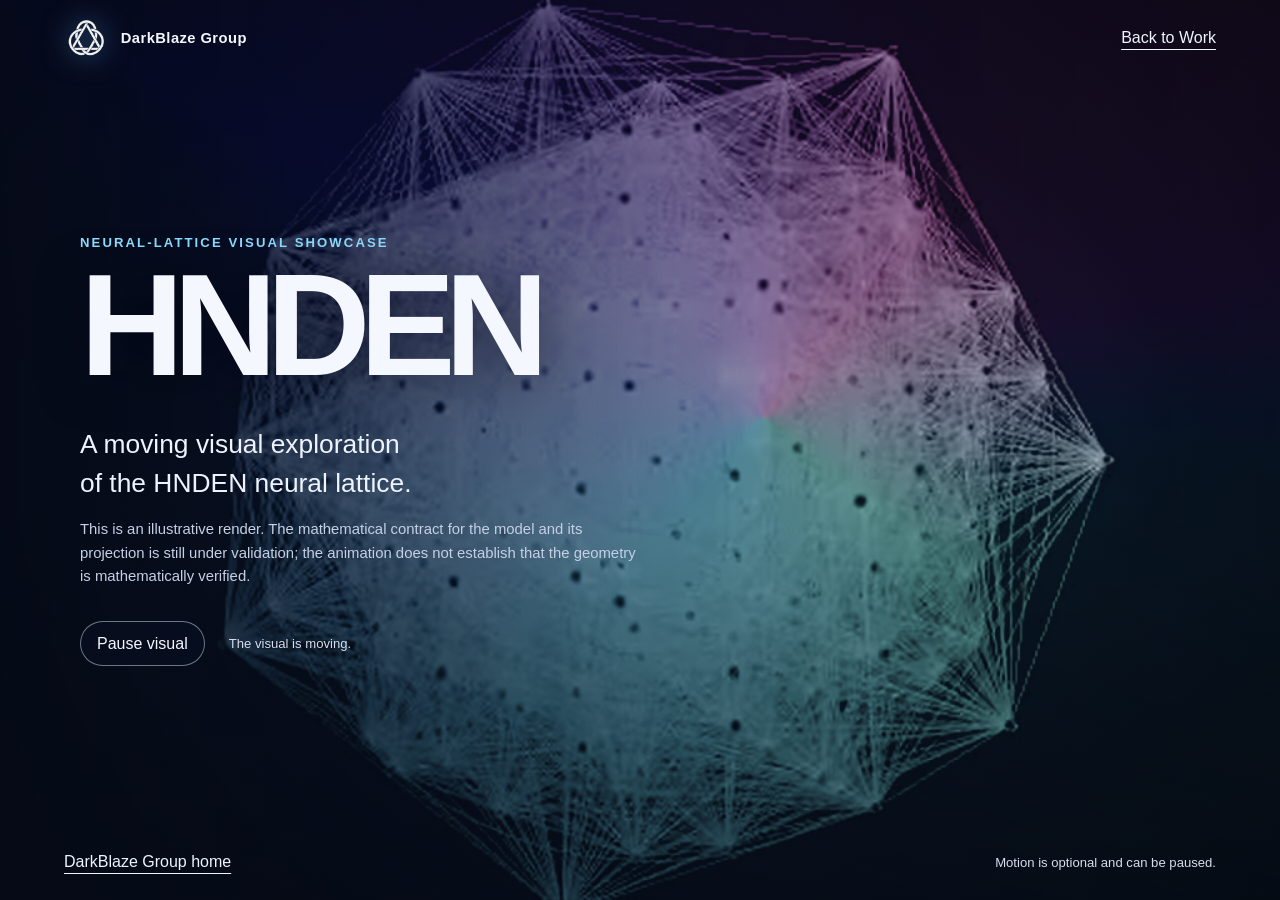
==== hnden.html @ 25dda78b "Publish DarkBlaze Website R15" ====
<!doctype html>

<html lang="en">
<head>
  <meta charset="utf-8">
  <meta name="viewport" content="width=device-width, initial-scale=1, viewport-fit=cover">
  <meta http-equiv="Content-Security-Policy" content="default-src 'self'; base-uri 'none'; object-src 'none'; form-action 'none'; script-src 'self'; style-src 'self'; style-src-attr 'none'; img-src 'self'; media-src 'self'; font-src 'self'; connect-src 'none'; frame-src 'none'; worker-src 'none'; manifest-src 'none'">
  <meta name="theme-color" content="#080d1a">
  <meta name="description" content="Explore the DarkBlaze HNDEN neural-lattice visual showcase.">
  <title>HNDEN | DarkBlaze Group</title>
  <link rel="icon" href="assets/brand/darkblaze-primary-logomark-144.png" type="image/png">
  <link rel="stylesheet" href="style.css">
  <script defer src="hnden.js"></script>
</head>
<body class="hnden-page">
  <a class="skip-link" href="#hnden-title">Skip to showcase</a>
  <div class="hnden-stage" aria-hidden="true">
    <video class="hnden-visual" id="hnden-visual" muted loop playsinline preload="none" poster="assets/ambient/hnden-background-poster-optimized.png" tabindex="-1">
      <source data-src="assets/ambient/hnden-background.webm" type="video/webm">
    </video>
  </div>
  <div class="hnden-shell">
    <header class="hnden-topline">
      <a class="hnden-brand" href="index.html#home">
        <img class="hnden-mark" src="assets/brand/darkblaze-primary-logomark-144.png" width="144" height="144" alt="">
        <span>DarkBlaze Group</span>
      </a>
      <a class="hnden-back" href="index.html#work">Back to Work</a>
    </header>
    <main class="hnden-content" id="main-content">
      <p class="hnden-kicker">Neural-lattice visual showcase</p>
      <h1 id="hnden-title" tabindex="-1">HNDEN</h1>
      <p class="hnden-lead">A moving visual exploration of the HNDEN neural lattice.</p>
      <p class="hnden-disclosure">This is an illustrative render. The mathematical contract for the model and its projection is still under validation; the animation does not establish that the geometry is mathematically verified.</p>
      <div class="hnden-actions">
        <button class="hnden-motion-toggle" id="hnden-motion-toggle" type="button" aria-pressed="false">Play visual</button>
        <p class="hnden-motion-status" id="hnden-motion-status" role="status" aria-live="polite">The visual is paused.</p>
      </div>
    </main>
    <footer class="hnden-topline">
      <a class="hnden-back" href="index.html#home">DarkBlaze Group home</a>
      <span class="hnden-motion-status">Motion is optional and can be paused.</span>
    </footer>
  </div>
</body>
</html>
---- style.css ----
:root {
  color-scheme: light dark;
  --nightness: 0;
  --logo-invert: 0;
  --page-bg: #ffffff;
  --ink: #18202a;
  --muted: #58616d;
  --quiet: #6b747e;
  --link: #263d58;
  --plane-rgb: 255, 255, 255;
  --plane-alpha: 0.78;
  --shadow-strength: 0.1;
  --glow-strength: 0;
  --focus-ring: #486c94;
  --diagram-accent: #c06238;
  --page-pad: clamp(0.9rem, 4vw, 4rem);
  font-family: -apple-system, BlinkMacSystemFont, "Segoe UI", Roboto, Helvetica, Arial, sans-serif;
  font-synthesis: none;
  text-rendering: optimizeLegibility;
  -webkit-font-smoothing: antialiased;
  -moz-osx-font-smoothing: grayscale;
}

* { box-sizing: border-box; }
[hidden] { display: none !important; }
html { min-width: 320px; min-height: 100%; background: #fff; scroll-behavior: smooth; }
body { isolation: isolate; min-width: 320px; min-height: 100svh; margin: 0; overflow-x: hidden; color: var(--ink); background: var(--page-bg); transition: color 900ms ease, background-color 900ms ease; }
button, a, input, select { color: inherit; font: inherit; }
button, a { -webkit-tap-highlight-color: transparent; }
a { text-decoration-thickness: 1px; text-underline-offset: 0.22em; }
button { cursor: pointer; }
:focus-visible { outline: 2px solid var(--focus-ring); outline-offset: 4px; }

.skip-link { position: fixed; z-index: 30; top: .75rem; left: .75rem; padding: .75rem 1rem; border-radius: 999px; color: #101820; background: #fff; transform: translateY(-150%); }
.skip-link:focus { transform: translateY(0); }
.night-wash, .ambient-depth { position: fixed; z-index: -2; inset: 0; pointer-events: none; }
.night-wash { background: radial-gradient(ellipse at 52% 45%,rgba(15,25,48,0) 12%,rgba(8,15,35,.98) 100%); opacity: var(--nightness); transition: opacity 900ms ease; }
.ambient-depth { z-index: -1; background: radial-gradient(ellipse at 50% 42%,rgba(255,255,255,.23),transparent 52%),linear-gradient(135deg,rgba(30,42,64,.025),transparent 48%,rgba(30,42,64,.035)); opacity: calc(1 - var(--nightness)); }

.smartbar { position: fixed; z-index: 20; top: max(.65rem,env(safe-area-inset-top)); left: 50%; width: min(100% - 2 * var(--page-pad),76rem); transform: translateX(-50%); color: var(--ink); }
.smartbar-shell { display: grid; grid-template-columns: auto minmax(12rem,1fr) auto auto; align-items: center; gap: clamp(.65rem,1.7vw,1.5rem); min-height: 3.8rem; padding: .45rem clamp(.7rem,1.8vw,1.25rem); border-radius: 1.4rem; background: rgba(var(--plane-rgb),var(--plane-alpha)); backdrop-filter: blur(18px); -webkit-backdrop-filter: blur(18px); box-shadow: 0 10px 32px rgba(12,20,36,var(--shadow-strength)),0 0 20px rgba(228,240,255,var(--glow-strength)); transition: background-color 900ms ease,box-shadow 900ms ease; }
.brand-home { display: inline-flex; align-items: center; gap: .45rem; color: var(--ink); text-decoration: none; white-space: nowrap; }
.brand-separator { color: var(--ink); font-family: ui-monospace, "Cascadia Mono", monospace; font-size: .58rem; font-weight: 700; letter-spacing: -.12em; white-space: nowrap; }
.brand-wordmark { display: block; width: clamp(7rem,20vw,10rem); height: auto; filter: invert(var(--logo-invert)); }
.beta-label { margin-left: .2rem; color: var(--quiet); font-size: .68rem; white-space: nowrap; }
.site-nav { display: flex; align-items: center; justify-content: center; gap: clamp(.8rem,2.1vw,1.7rem); min-width: 0; }
.site-nav a { color: var(--muted); font-size: .9rem; text-decoration-color: transparent; text-underline-offset: .4em; transition: color 180ms ease,text-decoration-color 180ms ease; }
.site-nav a:hover, .site-nav a[aria-current="page"] { color: var(--ink); text-decoration-color: currentColor; }
.site-nav a { display: inline-flex; min-height: 2.75rem; align-items: center; gap: .38rem; }
.ui-icon { display: inline-block; width: 1rem; height: 1rem; flex: 0 0 auto; overflow: visible; color: currentColor; }
.reception-status { display: flex; align-items: center; gap: .55rem; color: var(--muted); font-size: .77rem; white-space: nowrap; }
.reception-status time { min-width: 3.2rem; color: var(--ink); font-variant-numeric: tabular-nums; }
.status-divider { display: none; }
.theme-control { display: inline-flex; align-items: center; gap: .35rem; color: var(--muted); }
.theme-control select { max-width: 7.4rem; min-height: 2.2rem; border: 1px solid rgba(120,135,155,.3); border-radius: 999px; padding: .25rem .55rem; color: var(--ink); background: rgba(var(--plane-rgb),.72); }
.secretary-toggle { display: inline-flex; min-width: 2.75rem; min-height: 2.8rem; align-items: center; gap: .48rem; border: 0; border-radius: 999px; padding: .25rem .7rem .25rem .3rem; background: transparent; color: var(--link); transition: background-color 180ms ease,box-shadow 180ms ease; }
.secretary-toggle:hover, .secretary-toggle:focus-visible { background: rgba(120,135,155,.09); box-shadow: 0 0 18px rgba(238,247,255,var(--glow-strength)); }
.secretary-mark-wrap { position: relative; display: grid; width: 2.25rem; height: 2.25rem; flex: 0 0 auto; place-items: center; transform-style: preserve-3d; }
.secretary-mark { width: 100%; height: 100%; object-fit: contain; filter: invert(var(--logo-invert)); }
.secretary-glyph { position: absolute; inset: 50% auto auto 50%; width: 1.15rem; height: 1.15rem; overflow: visible; fill: none; stroke: var(--page-bg); stroke-width: 1.8; stroke-linecap: round; stroke-linejoin: round; transform: translate(-50%,-50%); }
.secretary-mark-wrap.is-flipping { animation: none; }
@keyframes logo-coin-flip { 0% { transform: perspective(420px) rotateY(0); } 45% { transform: perspective(420px) rotateY(190deg); } 100% { transform: perspective(420px) rotateY(360deg); } }
body.secretary-open .secretary-mark-wrap { transform: translateX(-.15rem) scale(.92); }
.secretary-toggle[hidden] { display: none; }
.secretary-quick-form { display: flex; grid-column: 4; align-items: center; gap: .45rem; width: min(18rem,25vw); min-height: 2.8rem; }
.secretary-quick-form[hidden] { display: none; }
.quick-mark-wrap { position: relative; display: grid; width: 2rem; height: 2rem; flex: 0 0 auto; place-items: center; }
.quick-mark { width: 100%; height: 100%; object-fit: contain; filter: invert(var(--logo-invert)); }
.quick-glyph { position: absolute; inset: 50% auto auto 50%; display: grid; width: 1rem; height: 1rem; place-items: center; border-radius: 50%; color: var(--page-bg); background: var(--ink); font-size: .66rem; font-weight: 700; transform: translate(-50%,-50%); }
.secretary-quick-form input { width: 100%; min-width: 0; height: 2.55rem; border: 0; outline-offset: 2px; background: transparent; color: var(--ink); font-size: .85rem; }
.secretary-quick-form input::placeholder { color: var(--quiet); opacity: 1; }
.quick-send { width: 2.75rem; height: 2.75rem; flex: 0 0 auto; border: 0; border-radius: 50%; color: var(--link); background: transparent; font-size: 1.2rem; }
.quick-send:hover { background: rgba(120,135,155,.1); }
.visually-hidden { position: absolute; width: 1px; height: 1px; overflow: hidden; clip: rect(0,0,0,0); white-space: nowrap; clip-path: inset(50%); }

.secretary-panel { position: absolute; top: calc(100% + .55rem); right: 0; display: flex; width: min(27rem,calc(100vw - 2 * var(--page-pad))); max-height: min(76svh,44rem); flex-direction: column; gap: .85rem; overflow: auto; padding: 1.15rem clamp(1rem,4vw,1.4rem) 1.25rem; border-radius: 1.2rem; background: rgba(var(--plane-rgb),.95); backdrop-filter: blur(20px); -webkit-backdrop-filter: blur(20px); box-shadow: 0 18px 48px rgba(12,20,36,calc(var(--shadow-strength) * 1.5)),0 0 24px rgba(228,240,255,var(--glow-strength)); }
.secretary-panel[hidden] { display: none; }
.secretary-panel-heading { display: flex; align-items: flex-start; justify-content: space-between; gap: 1rem; }
.secretary-panel-heading h2 { margin: .2rem 0 0; font-size: 1.25rem; font-weight: 570; letter-spacing: -.035em; }
.eyebrow { margin: 0; color: var(--muted); font-size: .76rem; letter-spacing: .035em; }
.close-secretary { width: 2.75rem; height: 2.75rem; border: 0; border-radius: 50%; background: transparent; color: var(--muted); font-size: 1.6rem; line-height: 1; }
.close-secretary:hover { color: var(--ink); background: rgba(120,135,155,.09); }
.secretary-notice, .form-hint { margin: 0; color: var(--muted); font-size: .82rem; line-height: 1.5; }
.conversation { display: flex; min-height: 5rem; max-height: 13.5rem; flex-direction: column; gap: .65rem; overflow-y: auto; padding: .2rem .15rem; overscroll-behavior: contain; }
.message { flex: 0 0 auto; width: fit-content; max-width: 92%; margin: 0; padding: .68rem .82rem; border-radius: .95rem; color: var(--ink); font-size: .9rem; line-height: 1.5; overflow-wrap: anywhere; }
.assistant-message { align-self: flex-start; border-bottom-left-radius: .25rem; background: rgba(118,132,150,.11); }
.visitor-message { align-self: flex-end; border-bottom-right-radius: .25rem; background: rgba(100,126,157,.18); }
.secretary-question, .inquiry-form { display: grid; gap: .55rem; }
.secretary-question > label, .inquiry-form > label, .conditional-field label { color: var(--muted); font-size: .8rem; }
.question-row { display: flex; align-items: center; gap: .5rem; }
.question-row input, .inquiry-form input, .inquiry-form select { width: 100%; min-width: 0; min-height: 2.8rem; border: 0; border-radius: 0; padding: .5rem .15rem; background: transparent; color: var(--ink); }
.question-row input::placeholder, .inquiry-form input::placeholder { color: var(--quiet); opacity: 1; }
.send-button { min-height: 2.7rem; border: 0; border-radius: 999px; padding: .45rem .95rem; color: var(--page-bg); background: var(--ink); font-size: .84rem; white-space: nowrap; }
.send-button:hover { box-shadow: 0 0 18px rgba(226,239,255,calc(var(--glow-strength) * 1.5)); }
.inquiry-email-handoff { display: inline-flex; width: fit-content; align-items: center; text-decoration: none; white-space: normal; }
.inquiry-form { padding-top: .85rem; }
.inquiry-form h3 { margin: 0; font-size: .97rem; font-weight: 570; }
.inquiry-form .form-hint { margin-top: -.25rem; }
.conditional-field { display: grid; gap: .25rem; }
.conditional-field label span { color: var(--quiet); }
.confirm-preview { justify-self: start; margin-top: .35rem; }

.stage { min-height: 100svh; padding: 6.1rem var(--page-pad) max(1.5rem,env(safe-area-inset-bottom)); }
.stage-frame { display: grid; width: min(100%,76rem); min-height: calc(100svh - 8rem); place-items: center; margin-inline: auto; }
.reading-plane { position: relative; isolation: isolate; display: grid; width: 100%; height: min(70svh,47rem); min-height: min(70svh,47rem); align-items: start; overflow-x: hidden; overflow-y: auto; overscroll-behavior: contain; background: transparent; }
.matrix-window { position: fixed; z-index: -1; inset: 0; overflow: hidden; pointer-events: none; }
.matrix-video, .ambient-poster { position: absolute; inset: 0; width: 100%; height: 100%; object-fit: cover; object-position: center; opacity: var(--matrix-opacity,.035); transition: opacity 1000ms ease; }
.matrix-video { display: block; }
.ambient-poster { display: none; }
.data-saver .matrix-video { display: none; }
.data-saver .ambient-poster { display: block; }
.ambient-video-failed .matrix-video { display: none; }
.ambient-video-failed .ambient-poster { display: block; }
.ambient-fallback { position: absolute; inset: 0; background: radial-gradient(ellipse at 74% 28%,rgba(255,255,255,.13),transparent 35%); opacity: calc(.44 + var(--glow-strength) * .42); }
.reading-content { position: relative; z-index: 1; width: min(100%,55rem); margin: auto; padding: clamp(2rem,6vw,5rem); }
.panel-heading { display: flex; flex-wrap: wrap; align-items: center; justify-content: space-between; gap: .55rem 1rem; margin-bottom: clamp(2.2rem,6vh,4.5rem); }
.panel-heading .eyebrow, .draft-mark { margin: 0; color: var(--muted); font-size: .78rem; letter-spacing: .035em; }
.draft-mark { color: var(--quiet); }
.page-panel { max-width: 45rem; }
.page-panel h1 { max-width: 15ch; margin: 0 0 1.2rem; font-size: clamp(2.5rem,5.3vw,4.75rem); line-height: 1.02; letter-spacing: -.058em; font-weight: 560; text-wrap: balance; }
.lead { max-width: 39rem; margin: 0; color: var(--muted); font-size: clamp(1.05rem,2vw,1.38rem); line-height: 1.55; }
.supporting-copy { max-width: 40rem; margin-top: 1.2rem; color: var(--muted); font-size: .96rem; line-height: 1.7; }
.spotlight-label { margin-top: 1.7rem; }
.spotlight-title { max-width: 28ch; margin: .35rem 0 0; font-size: clamp(1.18rem,2.4vw,1.55rem); font-weight: 560; letter-spacing: -.035em; }
.spotlight-title + .supporting-copy { margin-top: .35rem; }
.text-link { display: inline-flex; gap: .5rem; margin-top: 1.6rem; color: var(--link); font-weight: 560; text-decoration-color: transparent; }
.text-link:hover { text-decoration-color: currentColor; text-shadow: 0 0 14px rgba(239,247,255,calc(var(--glow-strength) * 1.6)); }
.project-list { display: grid; max-width: 43rem; gap: .25rem; margin-top: 1.45rem; }
.project-finder { display: grid; max-width: 43rem; gap: .35rem; margin-top: 1.2rem; }
.project-finder > label { color: var(--ink); font-size: .88rem; font-weight: 600; }
.project-search-row { display: flex; align-items: center; gap: .55rem; }
.project-search-row input { width: 100%; min-width: 0; min-height: 2.85rem; border: 1px solid rgba(120,135,155,.34); border-radius: .85rem; padding: .65rem .85rem; color: var(--ink); background: rgba(var(--plane-rgb),.62); }
.project-search-row input::placeholder { color: var(--quiet); opacity: 1; }
.project-search-row button { min-height: 2.85rem; border: 1px solid rgba(120,135,155,.34); border-radius: .85rem; padding: .55rem .85rem; color: var(--link); background: transparent; }
.project-search-row button:hover { background: rgba(120,135,155,.1); }
.project-search-help, .project-search-status { margin: 0; color: var(--quiet); font-size: .78rem; line-height: 1.45; }
.project-search-status { min-height: 1.1em; color: var(--muted); }
.project-overview { display: grid; grid-template-columns: 4.5rem minmax(0,1fr); align-items: center; gap: 1.1rem; min-height: 5rem; padding: .45rem 0; color: var(--ink); text-decoration: none; }
.project-overview > span { display: grid; gap: .22rem; }
.project-overview strong { font-size: 1rem; font-weight: 570; letter-spacing: -.015em; }
.project-overview small { max-width: 40rem; color: var(--muted); font-size: .9rem; line-height: 1.45; }
.project-overview:hover strong { color: var(--link); text-decoration: underline; text-decoration-thickness: 1px; text-underline-offset: .2em; }
.supporting-projects-title, .funding-invitation h2 { margin: 1.8rem 0 .35rem; color: var(--quiet); font-size: .82rem; font-weight: 650; letter-spacing: .045em; }
.supporting-projects-intro { margin: 0 0 .6rem; }
.supporting-project-list { display: grid; grid-template-columns: repeat(2,minmax(0,1fr)); gap: 1rem 1.6rem; }
.supporting-project { min-width: 0; padding: .45rem 0; }
.supporting-project h3 { margin: 0 0 .35rem; color: var(--ink); font-size: .95rem; font-weight: 620; letter-spacing: -.015em; }
.supporting-project p { margin: .32rem 0; color: var(--muted); font-size: .78rem; line-height: 1.5; }
.supporting-project strong { color: var(--ink); font-weight: 600; }
.funding-invitation { margin-top: 1.55rem; padding-top: .2rem; }
.funding-invitation h2 { margin-top: 0; }
.funding-invitation p { max-width: 54rem; margin: .55rem 0; color: var(--muted); font-size: .88rem; line-height: 1.6; }
.funding-invitation p:first-of-type { color: var(--ink); }
.funding-contact { margin-top: 1rem; }
.funding-contact h3 { margin: 0 0 .35rem; color: var(--ink); font-size: .9rem; font-weight: 620; }
.funding-contact address { font-style: normal; }
.funding-contact-links, .secretary-contact-actions { display: flex; flex-wrap: wrap; gap: .45rem 1.25rem; margin: .45rem 0; padding: 0; list-style: none; }
.funding-contact-links a, .secretary-contact-actions a { color: var(--link); font-size: .86rem; font-weight: 600; text-underline-offset: .18em; }
.funding-contact-privacy, .secretary-handoff-notice { max-width: 54rem; font-size: .75rem !important; }
.secretary-contact-actions { gap: .4rem 1rem; margin-top: .8rem; }
.overview-glyph { width: 4.25rem; height: 3.4rem; overflow: visible; color: var(--link); }
.overview-glyph path, .overview-glyph rect { fill: none; stroke: currentColor; stroke-width: 1.55; stroke-linecap: round; stroke-linejoin: round; opacity: .75; }
.overview-glyph circle { fill: var(--diagram-accent); stroke: none; }
.glyph-os circle { fill: var(--diagram-accent); }
.scale-figure { max-width: 42rem; margin: 1.5rem 0 1.1rem; color: var(--link); }
.scale-diagram { display: block; width: 100%; height: auto; max-height: 9rem; overflow: visible; }
.diagram-line { fill: none; stroke: currentColor; stroke-width: 1.5; stroke-dasharray: 2 8; opacity: .35; }
.diagram-shape { fill: rgba(94,125,155,.035); stroke: currentColor; stroke-width: 2; stroke-linecap: round; stroke-linejoin: round; opacity: .78; }
.diagram-accent-line { fill: none; stroke: var(--diagram-accent); stroke-width: 2.3; stroke-linecap: round; stroke-linejoin: round; opacity: .9; }
.diagram-point { fill: var(--diagram-accent); stroke: var(--page-bg); stroke-width: 2; }
.scale-labels { display: flex; justify-content: space-between; gap: .7rem; margin-top: .45rem; color: var(--muted); font-size: .72rem; line-height: 1.35; }
.scale-labels span { max-width: 34%; }
.scale-labels span:nth-child(2) { text-align: center; }
.scale-labels span:last-child { text-align: right; }
.project-panel h1 { margin-bottom: .85rem; }
.project-panel h2 { margin: 1.4rem 0 .4rem; color: var(--quiet); font-size: .78rem; font-weight: 600; letter-spacing: .045em; }
.project-panel .supporting-copy { margin-top: 0; }

.panel-controls { display: flex; align-items: center; justify-content: space-between; gap: 1rem; margin-top: clamp(2.2rem,7vh,4.5rem); padding-top: 1rem; }
.step-control { display: inline-flex; min-width: 5.6rem; min-height: 2.8rem; align-items: center; gap: .4rem; border: 0; padding: .4rem .2rem; color: var(--link); background: transparent; }
.step-control:hover:not(:disabled) { text-shadow: 0 0 14px rgba(239,247,255,calc(var(--glow-strength) * 1.5)); }
.step-control:disabled { opacity: .34; cursor: not-allowed; }
.key-hint { color: var(--quiet); text-align: center; font-size: .78rem; }
.edge-nav { position: fixed; z-index: 5; inset: 50% 0 auto; display: flex; justify-content: space-between; padding-inline: max(.35rem,env(safe-area-inset-left)) max(.35rem,env(safe-area-inset-right)); transform: translateY(-50%); pointer-events: none; }
.edge-control { display: grid; width: 3rem; height: 3rem; place-items: center; border: 1px solid transparent; border-radius: 50%; color: var(--link); background: rgba(var(--plane-rgb),.2); opacity: .55; pointer-events: auto; transition: opacity 160ms ease,background-color 160ms ease,box-shadow 160ms ease; }
.edge-control:hover:not(:disabled), .edge-control:focus-visible { opacity: 1; background: rgba(var(--plane-rgb),.78); box-shadow: 0 4px 18px rgba(12,20,36,var(--shadow-strength)),0 0 16px rgba(228,240,255,var(--glow-strength)); }
.edge-control:disabled { opacity: .15; cursor: not-allowed; }
.noscript-note { margin: 1rem var(--page-pad); color: #404a56; }
body:not(.js) .page-panel { scroll-margin-top: 10rem; }
body:not(.js) .page-panel + .page-panel { margin-top: clamp(3rem,8svh,6rem); }
body:not(.js) .panel-controls,
body:not(.js) .edge-nav { display: none !important; }
body.js .page-panel { display: none; }
body.js .page-panel.is-active { display: block; animation: panel-arrive 300ms ease both; }
@keyframes panel-arrive { from { opacity: .35; transform: translateY(.25rem); } to { opacity: 1; transform: translateY(0); } }


/* Owner-directed landing, assistant mark, frameless project projections, and About portrait placeholder. */
.welcome-sequence { position: fixed; z-index: 40; inset: 0; display: grid; place-items: center; overflow: hidden; pointer-events: none; background: radial-gradient(ellipse at 50% 55%,rgb(16,25,52),rgb(4,7,18) 72%); }
.welcome-sequence[hidden] { display: none; }
.welcome-table { position: absolute; top: 56%; left: 50%; width: min(100vw,78rem); height: min(39vw,23rem); min-height: 12rem; border-radius: 50%; background: radial-gradient(ellipse,rgba(72,207,255,.16),rgba(98,94,255,.08) 42%,transparent 72%); filter: blur(2px); transform: translate(-50%,-50%) perspective(42rem) rotateX(66deg); box-shadow: 0 0 5rem rgba(53,179,255,.17); }
.welcome-table::before, .welcome-table::after { position: absolute; inset: 8%; border: 1px solid rgba(94,216,255,.25); border-radius: 50%; content: ""; box-shadow: 0 0 2.5rem rgba(51,204,255,.14); }
.welcome-table::after { inset: 23%; border-color: rgba(208,101,255,.3); }
.welcome-orbit { position: absolute; top: 56%; left: 50%; width: min(73vw,56rem); aspect-ratio: 2.2; border: 1px solid rgba(81,207,255,.25); border-radius: 50%; transform: translate(-50%,-50%) rotateX(68deg); }
.welcome-orbit-two { width: min(51vw,39rem); border-color: rgba(221,104,255,.3); transform: translate(-50%,-50%) rotateX(68deg) rotateZ(26deg); }
.welcome-projects { position: absolute; inset: 0; }
.welcome-project { position: absolute; width: clamp(3.5rem,10vw,8rem); overflow: visible; opacity: 0; filter: drop-shadow(0 0 1.2rem currentColor); }
.welcome-project path, .welcome-project rect { fill: none; stroke: currentColor; stroke-width: 1.5; stroke-linecap: round; stroke-linejoin: round; }
.welcome-project circle { fill: currentColor; stroke: none; }
.welcome-ucc { top: 34%; left: 28%; color: #43e5ff; animation: project-rise 3.4s ease-out .2s both; }
.welcome-os { top: 28%; right: 27%; color: #b17bff; animation: project-rise 3.4s ease-out .55s both; }
.welcome-ui { top: 50%; left: 38%; color: #4cffbd; animation: project-rise 3.4s ease-out .9s both; }
.welcome-hnden { top: 47%; right: 35%; color: #43d7ff; animation: project-rise 3.4s ease-out 1.2s both; }
@keyframes project-rise { 0% { opacity: 0; transform: translateY(5rem) scale(.25) rotate(-14deg); } 28% { opacity: .95; } 72% { opacity: .8; transform: translateY(-1rem) scale(1) rotate(0); } 100% { opacity: 0; transform: translateY(-4.8rem) scale(.74) rotate(8deg); } }
.welcome-emblem { position: absolute; top: 50%; left: 50%; width: clamp(7rem,16vw,13rem); aspect-ratio: 1; background: conic-gradient(from 20deg,#43e5ff,#aa72ff,#ff55bc,#50ffd0,#43e5ff); -webkit-mask: url("assets/brand/darkblaze-primary-logomark-144.png") center/contain no-repeat; mask: url("assets/brand/darkblaze-primary-logomark-144.png") center/contain no-repeat; filter: drop-shadow(0 0 2.2rem rgba(99,211,255,.65)); opacity: 0; transform: translate(-50%,-50%) scale(.35); animation: emblem-arrive 1.2s cubic-bezier(.16,.8,.25,1) 3.25s both; }
@keyframes emblem-arrive { 0% { opacity: 0; transform: translate(-50%,-50%) scale(.35) rotate(-18deg); } 75% { opacity: 1; transform: translate(-50%,-50%) scale(1.12) rotate(4deg); } 100% { opacity: 1; transform: translate(-50%,-50%) scale(1) rotate(0); } }
.welcome-playing .welcome-sequence { animation: welcome-fade .9s ease 4.2s both; }
@keyframes welcome-fade { to { opacity: 0; visibility: hidden; } }
.smartbar-shell { grid-template-columns: minmax(12rem,1fr) auto auto auto; }
.brand-home { gap: .55rem; }
.brand-wordmark { width: clamp(7.5rem,15vw,10.5rem); }
.site-nav { gap: clamp(.75rem,1.55vw,1.3rem); }
.secretary-toggle { justify-content: center; width: 3rem; min-width: 3rem; padding: .2rem; }
.secretary-mark-wrap { overflow: visible; }
.secretary-mark-rotor { display: grid; width: 100%; height: 100%; place-items: center; transform-style: preserve-3d; }
.secretary-mark-rotor.is-flipping { animation: logo-coin-flip 1450ms cubic-bezier(.42,0,.58,1) both; }
.secretary-mark { display: block; }
.secretary-ai { position: absolute; inset: 50% auto auto 50%; z-index: 1; color: #77d9ff; font-size: .72rem; font-weight: 800; letter-spacing: -.04em; line-height: 1; text-shadow: 0 0 .32rem #62d4ff,0 0 .75rem rgba(80,198,255,.9); transform: translate(-50%,-50%); }
body.secretary-open .secretary-mark-wrap { transform: none; }
.secretary-panel-heading h2 { margin-top: .2rem; }
.home-showcase { position: relative; max-width: 49rem; }
.home-showcase h1 { max-width: 13ch; font-size: clamp(2.8rem,6.2vw,5.7rem); }
.home-showcase .lead { max-width: 34rem; }
.ucc-emblem { display: flex; align-items: center; gap: 1.1rem; margin: 1.55rem 0 1.2rem; color: #60bfff; }
.woven-mark { display: block; width: clamp(3.8rem,8vw,6rem); aspect-ratio: 1; flex: 0 0 auto; background: conic-gradient(from 30deg,#31cfff,#9b6dff,#ff5fbd,#49f0be,#31cfff); -webkit-mask: url("assets/brand/darkblaze-primary-logomark-144.png") center/contain no-repeat; mask: url("assets/brand/darkblaze-primary-logomark-144.png") center/contain no-repeat; filter: drop-shadow(0 0 1.2rem rgba(77,205,255,.4)); }
.ucc-emblem figcaption { color: var(--muted); font-size: .78rem; letter-spacing: .05em; }
.project-panel#ucc { --project-hue: #32cfff; }
.project-panel#senseos { --project-hue: #bb80ff; }
.project-panel#senseui { --project-hue: #31dfa9; }
.project-panel .scale-figure { color: var(--project-hue); filter: drop-shadow(0 0 1.1rem var(--project-hue)); }
.project-panel .diagram-point { fill: var(--project-hue); }
.project-panel .diagram-accent-line { stroke: var(--project-hue); }
.project-overview:nth-child(1) .overview-glyph { color: #25bce9; }
.project-overview:nth-child(2) .overview-glyph { color: #9c70e9; }
.project-overview:nth-child(3) .overview-glyph { color: #20b987; }
.project-overview:nth-child(4) .overview-glyph { color: #43cfff; }
.project-overview:hover .overview-glyph { filter: drop-shadow(0 0 .65rem currentColor); }
.about-panel { max-width: 52rem; }
.about-intro { display: grid; grid-template-columns: minmax(9rem,14rem) minmax(0,1fr); align-items: start; gap: clamp(1.2rem,4vw,2.8rem); margin: 1.5rem 0 2rem; }
.founder-portrait { margin: 0; color: var(--muted); }
.founder-portrait img { display: block; width: 100%; height: auto; border-radius: .85rem; }
.founder-portrait figcaption { margin-top: .45rem; font-size: .68rem; line-height: 1.4; }
.founder-name { margin: 0 0 .75rem; color: var(--ink); font-size: 1.05rem; font-weight: 600; }
.about-copy .supporting-copy { margin-top: .4rem; }
.founder-quote { max-width: 36rem; margin: 1rem 0 .4rem; color: var(--ink); font-size: clamp(1.05rem,2vw,1.35rem); line-height: 1.48; letter-spacing: -.02em; }
.quote-attribution { margin: 0; color: var(--quiet); font-size: .74rem; }
.about-panel h2 { margin: 1.7rem 0 .35rem; color: var(--quiet); font-size: .78rem; font-weight: 600; letter-spacing: .045em; }
@media (max-width: 900px) {
  .supporting-project-list { grid-template-columns: 1fr; gap: .55rem; }
  .smartbar-shell { grid-template-columns: auto minmax(0,1fr) auto; gap: .5rem .9rem; }
  .site-nav { grid-column: 1 / -1; grid-row: 2; justify-content: flex-start; overflow-x: auto; padding: .1rem .1rem .25rem; scrollbar-width: none; }
  .site-nav::-webkit-scrollbar { display: none; }
  .reception-status { justify-self: end; }
  .secretary-toggle { grid-column: 3; grid-row: 1; }
  .brand-home { grid-column: 1; grid-row: 1; }
  .reception-status { grid-column: 2; grid-row: 1; }
  .secretary-quick-form { grid-column: 3; grid-row: 1; width: min(18rem,28vw); }
  .stage { padding-top: 7.1rem; }
  .stage-frame { min-height: calc(100svh - 8.6rem); }
}
@media (max-width: 700px) and (min-width: 561px) {
  .smartbar-shell { grid-template-columns: minmax(0,1fr) auto; gap: .35rem .75rem; }
  .brand-home { grid-column: 1; grid-row: 1; }
  .reception-status { grid-column: 1 / -1; grid-row: 2; justify-self: start; }
  .secretary-toggle { grid-column: 2; grid-row: 1; justify-self: end; }
  .secretary-quick-form { grid-column: 1 / -1; grid-row: 3; justify-self: stretch; width: 100%; }
  .site-nav { grid-column: 1 / -1; grid-row: 3; }
  body.secretary-open .secretary-quick-form { grid-row: 3; }
  body.secretary-open .site-nav { grid-row: 4; }
  .stage { padding-top: 8.8rem; }
  body.secretary-open .stage { padding-top: 10.2rem; }
  .stage-frame { min-height: calc(100svh - 10.3rem); }
  body.secretary-open .stage-frame { min-height: calc(100svh - 11.7rem); }
}
@media (max-width: 560px) {
  :root { --page-pad: .7rem; }
  .smartbar { top: max(.45rem,env(safe-area-inset-top)); }
  .smartbar-shell { grid-template-columns: minmax(0,1fr) auto; gap: .35rem .55rem; min-height: 3.35rem; padding: .35rem .55rem; border-radius: 1.15rem; }
  .brand-home { grid-column: 1 / -1; grid-row: 1; gap: .35rem; }
  .brand-wordmark { width: clamp(7rem,34vw,9rem); }
  .beta-label { display: none; }
  .site-nav { gap: 1.05rem; grid-column: 1 / -1; grid-row: 3; padding: .15rem .2rem .25rem; }
  .site-nav a { min-height: 2.75rem; display: inline-flex; align-items: center; font-size: .86rem; }
  .reception-status { grid-column: 1; grid-row: 2; justify-self: start; gap: .38rem; font-size: .69rem; }
  .reception-status time { min-width: 2.9rem; }
  .status-divider { display: none; }
  .weather-state { max-width: none; overflow: visible; text-overflow: clip; }
  .secretary-toggle { grid-column: 2; grid-row: 2; justify-self: end; min-height: 2.75rem; gap: 0; padding: .15rem; }
  .secretary-quick-form { grid-column: 2; grid-row: 2; justify-self: end; width: min(14rem,62vw); min-height: 2.75rem; gap: .3rem; }
  .quick-mark-wrap { width: 1.8rem; height: 1.8rem; }
  .secretary-quick-form input { height: 2.3rem; font-size: .8rem; }
  .quick-send { width: 2.75rem; height: 2.75rem; }
  .secretary-mark-wrap { width: 2.1rem; height: 2.1rem; }
  .secretary-label { position: absolute; width: 1px; height: 1px; overflow: hidden; clip: rect(0,0,0,0); white-space: nowrap; }
  .secretary-panel { top: calc(100% + .4rem); left: 50%; right: auto; width: min(27rem,100%); max-height: min(70svh,40rem); transform: translateX(-50%); }
  .conversation { min-height: 9rem; }
  body.secretary-open .smartbar-shell { grid-template-columns: minmax(0,1fr) auto; }
  body.secretary-open .brand-home { grid-column: 1 / -1; grid-row: 1; }
  body.secretary-open .reception-status { grid-column: 1; grid-row: 2; }
  body.secretary-open .secretary-quick-form { grid-column: 1 / -1; grid-row: 3; justify-self: stretch; width: 100%; }
  body.secretary-open .site-nav { grid-column: 1 / -1; grid-row: 4; }
  .stage { padding-top: 8.8rem; padding-bottom: max(1rem,env(safe-area-inset-bottom)); }
  body.secretary-open .stage { padding-top: 10.2rem; }
  .stage-frame { min-height: calc(100svh - 8.8rem - max(1rem,env(safe-area-inset-bottom))); }
  body.secretary-open .stage-frame { min-height: calc(100svh - 10.2rem - max(1rem,env(safe-area-inset-bottom))); }
  .reading-plane { height: min(74svh,44rem); min-height: min(74svh,44rem); }
  .reading-content { padding: clamp(1.3rem,6vw,2rem); }
  .panel-heading { margin-bottom: clamp(1.8rem,5vh,3rem); }
  .page-panel h1 { font-size: clamp(2.2rem,11.5vw,3.45rem); }
  #work-title { max-width: 18ch; font-size: clamp(2rem,9vw,3rem); }
  .project-overview { grid-template-columns: 3.45rem minmax(0,1fr); gap: .75rem; min-height: 4.6rem; }
  .overview-glyph { width: 3.3rem; height: 2.75rem; }
  .project-overview strong { font-size: .94rem; }
  .project-overview small { font-size: .82rem; }
  .scale-figure { margin: 1.2rem 0 .9rem; }
  .scale-labels { gap: .38rem; font-size: .64rem; }
  .contact-cube-figure { width: min(100%,18rem); margin: .85rem auto 1rem; }
  .contact-cube { width: min(100%,15rem); }
  .contact-routes { gap: .55rem; }
  .contact-routes dt { font-size: .74rem; }
  .contact-routes dd { font-size: .68rem; }
  .panel-controls { gap: .45rem; margin-top: 2.2rem; }
  .edge-nav { display: none; }
  .step-control { min-width: 4.8rem; }
  .step-control span { font-size: .82rem; }
  .key-hint { max-width: 7rem; font-size: .68rem; }
}
@media (min-width: 561px) { .panel-controls { display: none; } }
@media (max-width: 360px) {
  .site-nav { gap: .42rem; }
  .site-nav a { gap: .25rem; font-size: .82rem; }
  .ui-icon { width: .9rem; height: .9rem; }
}
@media (max-height: 680px) and (min-width: 561px) {
  .stage { padding-top: 5.5rem; padding-bottom: 1rem; }
  .stage-frame { min-height: 0; }
  .reading-plane { min-height: 0; }
  .reading-content { padding-block: 1.5rem; }
  .panel-heading { margin-bottom: 2rem; }
  .panel-controls { margin-top: 2rem; }
}
@media (prefers-reduced-motion: reduce) {
  *, *::before, *::after { scroll-behavior: auto !important; animation-duration: .01ms !important; animation-iteration-count: 1 !important; transition-duration: .01ms !important; }
  .matrix-video { display: none; }
  .ambient-poster { display: block; }
}

@media (max-width: 900px) {
  .smartbar-shell { grid-template-columns: minmax(0,1fr) auto; gap: .3rem .6rem; }
  .brand-home { grid-column: 1; grid-row: 1; }
  .site-nav { grid-column: 1 / -1; grid-row: 3; justify-content: flex-start; }
  .reception-status { grid-column: 1 / -1; grid-row: 2; }
  .secretary-toggle { grid-column: 2; grid-row: 1; }
  .secretary-quick-form { grid-column: 1 / -1; grid-row: 4; width: 100%; }
  body.secretary-open .secretary-quick-form { grid-row: 4; }
  body.secretary-open .site-nav { grid-row: 5; }
  .stage { padding-top: 8.7rem; }
  body.secretary-open .stage { padding-top: 10.4rem; }
}
@media (max-width: 560px) {
  .smartbar-shell { grid-template-columns: minmax(0,1fr) auto; min-height: 3.25rem; padding: .35rem .6rem; }
  .brand-home { grid-column: 1; grid-row: 1; }
  .site-nav { grid-column: 1 / -1; grid-row: 3; gap: 1rem; }
  .reception-status { grid-column: 1; grid-row: 2; }
  .secretary-toggle { grid-column: 2; grid-row: 1; }
  .secretary-quick-form { grid-column: 1 / -1; grid-row: 4; width: 100%; }
  body.secretary-open .secretary-quick-form { grid-row: 4; }
  body.secretary-open .site-nav { grid-row: 5; }
  .stage { padding-top: 8.5rem; }
  body.secretary-open .stage { padding-top: 10.4rem; }
  .about-intro { grid-template-columns: minmax(0,1fr); gap: .5rem; }
  .founder-portrait { width: min(100%,11rem); margin-inline: auto; }
  .welcome-project { width: clamp(3rem,18vw,5rem); }
  .welcome-ucc { left: 18%; }
  .welcome-os { right: 17%; }
}
@media (prefers-reduced-motion: reduce) {
  .welcome-sequence, .welcome-sequence * { animation: none !important; transition: none !important; }
  .welcome-sequence { display: none !important; }
}

/* Separate, frameless HNDEN showcase. */
.hnden-page { min-height: 100svh; overflow: hidden; color: #f5f7ff; background: #080d1a; }
.hnden-stage { position: fixed; z-index: 0; inset: 0; overflow: hidden; pointer-events: none; background: radial-gradient(ellipse at 52% 47%,#172748 0%,#0b1224 54%,#070b15 100%); }
.hnden-stage::before { position: absolute; z-index: 1; inset: -10%; content: ""; pointer-events: none; background: conic-gradient(from 220deg at 58% 47%,rgba(57,223,255,.82),rgba(126,102,255,.78),rgba(255,79,189,.68),rgba(63,250,200,.64),rgba(57,223,255,.82)); opacity: .48; mix-blend-mode: color; }
.hnden-stage::after { position: absolute; z-index: 2; inset: 0; content: ""; background: linear-gradient(90deg,rgba(6,10,22,.84),rgba(6,10,22,.3) 54%,rgba(6,10,22,.06)),linear-gradient(0deg,rgba(6,10,22,.42),transparent 42%); }
.hnden-visual { position: absolute; inset: 0; width: 100%; height: 100%; object-fit: cover; opacity: .9; }
.hnden-shell { position: relative; z-index: 1; display: flex; min-height: 100svh; flex-direction: column; padding: max(1rem,env(safe-area-inset-top)) clamp(1rem,5vw,4.5rem) max(1rem,env(safe-area-inset-bottom)); }
.hnden-topline { display: flex; align-items: center; justify-content: space-between; gap: 1rem; }
.hnden-brand { display: inline-flex; align-items: center; gap: .75rem; color: #f5f7ff; font-size: .92rem; font-weight: 650; letter-spacing: .03em; text-decoration: none; }
.hnden-mark { width: 2.8rem; height: 2.8rem; object-fit: contain; filter: invert(1) drop-shadow(0 0 .9rem rgba(97,199,255,.55)); }
.hnden-back { display: inline-flex; min-height: 2.75rem; align-items: center; color: #eef5ff; text-underline-offset: .35em; }
.hnden-content { display: grid; width: min(100%,70rem); flex: 1; align-content: center; justify-items: start; margin-inline: auto; padding-block: clamp(3rem,9vh,7rem); }
.hnden-kicker { margin: 0 0 .8rem; color: #8cddff; font-size: .82rem; font-weight: 650; letter-spacing: .16em; text-transform: uppercase; }
.hnden-content h1 { max-width: 9ch; margin: 0; font-size: clamp(4rem,12vw,9rem); line-height: .88; letter-spacing: -.075em; font-weight: 620; text-shadow: 0 .3rem 3rem rgba(3,8,22,.55); }
.hnden-lead { max-width: 37rem; margin: clamp(1.4rem,4vh,2.5rem) 0 0; color: #eef3ff; font-size: clamp(1.15rem,2.3vw,1.65rem); line-height: 1.45; text-wrap: balance; }
.hnden-disclosure { max-width: 35rem; margin: 1rem 0 0; color: #c5d0e6; font-size: .93rem; line-height: 1.6; }
.hnden-actions { display: flex; flex-wrap: wrap; align-items: center; gap: 1rem 1.5rem; margin-top: 2rem; }
.hnden-motion-toggle { min-width: 7.5rem; min-height: 2.8rem; border: 1px solid rgba(218,235,255,.48); border-radius: 999px; padding: .55rem 1rem; color: #f5f7ff; background: rgba(10,18,38,.42); backdrop-filter: blur(8px); }
.hnden-motion-toggle:hover { background: rgba(76,139,190,.3); }
.hnden-motion-status { margin: 0; color: #d6deee; font-size: .82rem; }
@media (max-width: 560px) {
  .hnden-shell { padding-inline: 1rem; }
  .hnden-brand { font-size: .78rem; }
  .hnden-mark { width: 2.35rem; height: 2.35rem; }
  .hnden-content { padding-block: 3.5rem; }
  .hnden-content h1 { font-size: clamp(3.8rem,22vw,6.5rem); }
}







/* First-visit privacy gate and pre-entry local assistant. */
body:not(.js) .entry-gate { display: none; }
.entry-gate { position: fixed; z-index: 60; inset: 0; display: none; place-items: center; overflow-y: auto; padding: max(1rem,env(safe-area-inset-top)) max(1rem,env(safe-area-inset-right)) max(1rem,env(safe-area-inset-bottom)) max(1rem,env(safe-area-inset-left)); color: var(--ink); background: rgba(20,27,42,.24); backdrop-filter: blur(20px) saturate(1.25); -webkit-backdrop-filter: blur(20px) saturate(1.25); }
body.entry-gate-open .entry-gate { display: grid; }
.entry-gate-panel { width: min(100%,42rem); max-height: calc(100svh - 2rem); overflow-y: auto; padding: clamp(1.2rem,4vw,2.2rem); border: 1px solid rgba(220,234,255,.36); border-radius: 1.35rem; background: rgba(var(--plane-rgb),.84); box-shadow: 0 1.5rem 5rem rgba(5,12,28,.34),0 0 2rem rgba(104,198,255,.11); backdrop-filter: blur(22px); -webkit-backdrop-filter: blur(22px); }
.entry-assistant-trigger { display: flex; width: max-content; flex-direction: column; align-items: center; justify-content: center; gap: .1rem; margin: 0 auto .6rem; border: 0; border-radius: .8rem; padding: .25rem .55rem; color: var(--link); background: transparent; }
.entry-assistant-trigger:hover, .entry-assistant-trigger:focus-visible { background: rgba(103,190,255,.13); box-shadow: 0 0 1.3rem rgba(103,190,255,.25); }
.entry-trinity-rotor { display: block; width: 3rem; height: 3rem; transform-style: preserve-3d; animation: logo-coin-flip 3.8s ease-in-out infinite; }
.entry-trinity-rotor img { display: block; width: 100%; height: 100%; object-fit: contain; filter: invert(var(--logo-invert)) drop-shadow(0 0 .55rem rgba(90,197,255,.58)); }
.entry-assistant-label { color: var(--quiet); font-size: .61rem; line-height: 1.2; white-space: nowrap; }
.entry-eyebrow { margin: .35rem 0 .45rem; color: var(--link); font-size: .72rem; font-weight: 700; letter-spacing: .13em; text-align: center; text-transform: uppercase; }
.entry-gate h1 { max-width: 15ch; margin: 0 auto .65rem; color: var(--ink); font-size: clamp(1.8rem,5vw,2.8rem); line-height: 1.05; letter-spacing: -.045em; text-align: center; text-wrap: balance; }
.entry-gate-summary { max-width: 34rem; margin: 0 auto 1rem; color: var(--muted); font-size: .98rem; line-height: 1.5; text-align: center; }
.entry-privacy-points { display: grid; gap: .48rem; max-width: 36rem; margin: 1rem auto; padding-left: 1.2rem; color: var(--muted); font-size: .82rem; line-height: 1.45; }
.entry-privacy-points li::marker { color: #53bde9; }
.entry-documents { display: flex; flex-wrap: wrap; justify-content: center; gap: .35rem 1rem; margin: .8rem 0; }
.entry-documents a { min-height: 2.75rem; display: inline-flex; align-items: center; gap: .25rem; color: var(--link); font-size: .8rem; text-underline-offset: .2em; }
.entry-agreement-note { max-width: 36rem; margin: .45rem auto .85rem; color: var(--quiet); font-size: .7rem; line-height: 1.4; text-align: center; }
.entry-gate-actions { display: flex; flex-wrap: wrap; justify-content: center; gap: .6rem; }
.entry-gate-actions button, .entry-assistant-form button { min-height: 2.85rem; border-radius: 999px; padding: .55rem 1.15rem; font: inherit; font-size: .82rem; font-weight: 650; }
.entry-continue { border: 1px solid transparent; color: #071625; background: #8fdcff; box-shadow: 0 0 .95rem rgba(91,193,255,.24); }
.entry-continue:hover { background: #b0e8ff; }
.entry-decline { border: 1px solid rgba(125,145,170,.4); color: var(--ink); background: transparent; }
.entry-decline:hover { background: rgba(120,135,155,.11); }
.entry-decline-status { margin: .7rem 0 0; color: var(--muted); font-size: .8rem; text-align: center; }
.entry-assistant { max-width: 31rem; margin: .35rem auto 1.2rem; padding: .75rem 0; border-block: 1px solid rgba(125,145,170,.25); }
.entry-assistant-note { margin: 0 0 .55rem; color: var(--quiet); font-size: .72rem; line-height: 1.4; text-align: center; }
.entry-assistant-form, #entry-assistant-form { display: flex; gap: .4rem; }
#entry-assistant-question { width: 100%; min-width: 0; min-height: 2.8rem; border: 1px solid rgba(125,145,170,.35); border-radius: .7rem; padding: .5rem .7rem; color: var(--ink); background: rgba(var(--plane-rgb),.7); font: inherit; font-size: .82rem; }
.entry-assistant-form button, #entry-assistant-form button { flex: 0 0 auto; border: 0; color: #071625; background: #8fdcff; }
.entry-assistant-reply { margin: .65rem 0 0; color: var(--ink); font-size: .82rem; line-height: 1.5; }
body.entry-gate-open .welcome-sequence { visibility: hidden; }
.document-page { min-height: 100svh; padding: clamp(1rem,5vw,4rem); color: var(--ink); background: var(--page-bg); }
.document-page article { width: min(100%,52rem); margin: 3rem auto; }
.document-page h1 { margin: 0 0 1rem; font-size: clamp(2rem,6vw,3.8rem); letter-spacing: -.05em; line-height: 1.05; }
.document-page h2 { margin: 2rem 0 .45rem; font-size: 1.1rem; }
.document-page p, .document-page li { color: var(--muted); font-size: .94rem; line-height: 1.65; }
.document-page a { color: var(--link); text-underline-offset: .2em; }
.document-page .document-state { padding: .8rem 1rem; border-left: .2rem solid #50bde9; color: var(--muted); background: rgba(90,170,220,.08); }

/* Smartbar refinement: woven identity, compact theme controls, local clock and honest weather state. */
.brand-home { min-width: 0; gap: .55rem; }
.brand-trinity-wrap { display: grid; width: 2.35rem; height: 2.35rem; flex: 0 0 auto; place-items: center; perspective: 420px; }
.brand-mark-rotor { display: grid; width: 100%; height: 100%; place-items: center; transform-style: preserve-3d; }
.brand-mark-rotor.is-flipping { animation: logo-coin-flip 1450ms cubic-bezier(.42,0,.58,1) both; }
.brand-trinity { display: block; width: 100%; height: 100%; object-fit: contain; filter: invert(var(--logo-invert)); }
.brand-lockup { display: flex; min-width: 0; align-items: baseline; gap: .48rem; }
.brand-wordmark-window { position: relative; display: block; width: clamp(7.2rem,10vw,9rem); height: 1rem; flex: 0 0 auto; overflow: hidden; }
.brand-wordmark { position: absolute; top: 0; left: 0; display: block; width: 100%; height: auto; filter: invert(var(--logo-invert)); }
.brand-descriptor { color: var(--muted); font-size: .6rem; letter-spacing: .025em; white-space: nowrap; }
.brand-descriptor::before { content: "— "; color: var(--quiet); }
.brand-separator { display: none; }
.site-nav { gap: clamp(.55rem,1.1vw,1rem); }
.site-nav::before, .reception-status::before, .reception-status::after { content: none; }
.reception-status { min-width: 0; gap: .42rem; font-size: .69rem; }
.reception-status time { min-width: 0; color: var(--ink); font-size: .69rem; font-variant-numeric: tabular-nums; }
.status-divider { display: inline; color: var(--quiet); }
.theme-controls { display: inline-flex; align-items: center; gap: .1rem; }
.theme-choice { display: grid; width: 2rem; height: 2rem; flex: 0 0 auto; place-items: center; border: 1px solid transparent; border-radius: 50%; color: var(--muted); background: transparent; font: inherit; font-size: .86rem; font-weight: 750; line-height: 1; }
.theme-choice:hover, .theme-choice[aria-pressed="true"] { color: var(--ink); background: rgba(120,135,155,.12); }
.theme-choice[aria-pressed="true"] { border-color: rgba(120,135,155,.3); box-shadow: 0 0 .7rem rgba(90,170,230,.14); }
.theme-icon, .weather-icon { display: block; width: 1.05rem; height: 1.05rem; fill: none; stroke: currentColor; stroke-width: 1.7; stroke-linecap: round; stroke-linejoin: round; }
.weather-state { display: inline-flex; min-width: 0; align-items: center; gap: .32rem; color: var(--muted); font-size: .65rem; white-space: nowrap; }
.weather-icon { flex: 0 0 auto; }
.secretary-mark-wrap { perspective: none; }
.secretary-mark { display: block; }
@media (min-width: 901px) {
  .smartbar-shell { grid-template-columns: minmax(14rem,auto) minmax(8rem,1fr) minmax(0,auto) 3rem; gap: clamp(.45rem,.9vw,.8rem); }
  .brand-home { grid-column: 1; }
  .site-nav { grid-column: 2; }
  .reception-status { grid-column: 3; }
  .secretary-toggle { grid-column: 4; }
  .secretary-quick-form { grid-column: 5; }
}
@media (max-width: 900px) {
  .smartbar-shell { grid-template-columns: minmax(0,1fr) auto; gap: .3rem .6rem; }
  .brand-home { grid-column: 1; grid-row: 1; }
  .site-nav { grid-column: 1 / -1; grid-row: 2; justify-content: flex-start; }
  .reception-status { grid-column: 1 / -1; grid-row: 3; justify-self: start; }
  .secretary-toggle { grid-column: 2; grid-row: 1; }
  .secretary-quick-form { grid-column: 1 / -1; grid-row: 4; width: 100%; }
  body.secretary-open .secretary-quick-form { grid-row: 4; }
  body.secretary-open .site-nav { grid-row: 5; }
  .stage { padding-top: 9.7rem; }
  body.secretary-open .stage { padding-top: 11.4rem; }
}
@media (max-width: 700px) {
  .brand-lockup { gap: .35rem; }
  .brand-wordmark-window { width: clamp(7rem,28vw,9rem); height: .88rem; }
  .brand-descriptor { display: none; }
  .site-nav::before, .reception-status::before { content: none; }
  .reception-status { display: flex; flex-wrap: wrap; gap: .25rem .45rem; }
  .reception-status time { flex: 0 0 auto; }
  .status-divider { display: none; }
  .theme-choice { width: 2.15rem; height: 2.15rem; }
  .weather-state { margin-left: .25rem; }
  .stage { padding-top: 10rem; }
  body.secretary-open .stage { padding-top: 11.7rem; }
}
@media (max-width: 420px) {
  .smartbar-shell { grid-template-columns: minmax(0,1fr) auto; gap: .25rem .45rem; padding-inline: .5rem; }
  .brand-trinity-wrap { width: 2rem; height: 2rem; }
  .brand-wordmark-window { width: clamp(6.4rem,30vw,7.8rem); height: .8rem; }
  .reception-status { display: grid; grid-template-columns: minmax(0,1fr) auto; gap: .22rem .4rem; }
  .reception-status time { grid-column: 1 / -1; }
  .theme-controls { grid-column: 1; grid-row: 2; }
  .weather-state { grid-column: 2; grid-row: 2; justify-self: end; margin: 0; }
  #weather-reading { max-width: 7.4rem; overflow: hidden; text-overflow: ellipsis; }
  .site-nav { gap: .8rem; }
  .stage { padding-top: 11.3rem; }
  body.secretary-open .stage { padding-top: 13rem; }
}
@media (prefers-reduced-motion: reduce) {
  .brand-mark-rotor.is-flipping, .entry-trinity-rotor { animation: none !important; }
}

@media (max-width: 560px) {
  .entry-gate { padding: .5rem; }
  .entry-gate-panel { max-height: calc(100svh - 1rem); padding: .65rem .85rem .8rem; }
  .entry-assistant-trigger { margin-bottom: .2rem; padding: .1rem .4rem; }
  .entry-trinity-rotor { width: 2.5rem; height: 2.5rem; }
  .entry-assistant-label { font-size: .57rem; }
  .entry-eyebrow { margin: .12rem 0 .25rem; font-size: .62rem; }
  .entry-gate h1 { margin-bottom: .35rem; font-size: clamp(1.55rem,6vw,2rem); }
  .entry-gate-summary { margin-bottom: .55rem; font-size: .86rem; line-height: 1.38; }
  .entry-privacy-points { gap: .27rem; margin: .55rem auto; padding-left: 1rem; font-size: .74rem; line-height: 1.3; }
  .entry-documents { gap: .1rem .7rem; margin: .35rem 0; }
  .entry-documents a { min-height: 2.35rem; font-size: .74rem; }
  .entry-agreement-note { margin: .2rem auto .45rem; font-size: .64rem; line-height: 1.28; }
  .entry-gate-actions { gap: .4rem; }
  .entry-gate-actions button { min-height: 2.55rem; padding: .4rem .85rem; font-size: .76rem; }
  .entry-decline-status { margin-top: .35rem; font-size: .72rem; }
}

/* One coherent brand cluster owns the single smart-bar weave and Site Secretary. */
.smartbar-shell { grid-template-columns: minmax(0,auto) minmax(10rem,1fr) minmax(0,auto) auto; }
.brand-cluster { display: flex; min-width: 0; align-items: center; gap: clamp(.25rem,.6vw,.55rem); grid-column: 1; grid-row: 1; }
.brand-home { min-width: 0; gap: .45rem; }
.brand-wordmark-window { width: clamp(7rem,9vw,8.4rem); }
.brand-cluster .secretary-toggle { display: inline-grid; width: 2rem; min-width: 2rem; min-height: 2rem; flex: 0 0 auto; place-items: center; border: 1px solid rgba(95,195,245,.28); border-radius: 50%; padding: 0; background: rgba(80,180,235,.07); color: #76d7ff; }
.brand-cluster .secretary-toggle:hover, .brand-cluster .secretary-toggle:focus-visible { border-color: rgba(95,195,245,.66); background: rgba(80,180,235,.14); box-shadow: 0 0 .9rem rgba(80,198,255,.32); }
.secretary-ai { position: static; display: grid; width: 100%; height: 100%; place-items: center; color: #76d7ff; font-size: .68rem; font-weight: 800; letter-spacing: -.04em; line-height: 1; text-shadow: 0 0 .3rem #62d4ff,0 0 .7rem rgba(80,198,255,.8); transform: none; }
.secretary-quick-form { grid-column: 4; grid-row: 1; width: min(17rem,23vw); }
.quick-assistant-mark { display: grid; width: 1.8rem; height: 1.8rem; flex: 0 0 auto; place-items: center; border: 1px solid rgba(95,195,245,.35); border-radius: 50%; color: #76d7ff; font-size: .64rem; font-weight: 800; text-shadow: 0 0 .45rem rgba(80,198,255,.85); }
.site-nav { grid-column: 2; grid-row: 1; gap: clamp(.35rem,.7vw,.65rem); }
.site-nav::before, .site-nav::after, .site-nav a:not(:first-child)::before { color: var(--quiet); font-size: .72rem; }
.site-nav::before, .site-nav::after, .site-nav a:not(:first-child)::before { content: none; }
.site-nav a:not(:first-child) { border-left: 1px solid rgba(125,145,170,.32); padding-left: clamp(.35rem,.6vw,.55rem); }
.reception-status { grid-column: 3; grid-row: 1; min-width: 0; gap: .32rem; }
.reception-status::after { content: none; }
.status-divider { display: inline-block; width: 1px; height: .82rem; flex: 0 0 1px; background: rgba(125,145,170,.42); font-size: 0; }
@media (max-width: 900px) {
  .smartbar-shell { grid-template-columns: minmax(0,1fr) auto; gap: .3rem .55rem; }
  .brand-cluster { grid-column: 1; grid-row: 1; }
  .brand-wordmark-window { width: clamp(7.2rem,29vw,9rem); }
  .site-nav { grid-column: 1 / -1; grid-row: 2; justify-content: flex-start; overflow-x: auto; padding: .1rem .1rem .25rem; scrollbar-width: none; }
  .site-nav::-webkit-scrollbar { display: none; }
  .reception-status { grid-column: 1 / -1; grid-row: 3; justify-self: start; flex-wrap: wrap; }
  .secretary-quick-form { grid-column: 1 / -1; grid-row: 4; width: 100%; }
  body.secretary-open .secretary-quick-form { grid-row: 2; }
  body.secretary-open .site-nav { grid-row: 3; }
  body.secretary-open .reception-status { grid-row: 4; }
}
@media (max-width: 700px) {
  .brand-lockup { gap: .3rem; }
  .brand-wordmark-window { width: clamp(6.8rem,31vw,8rem); height: .82rem; }
  .brand-descriptor { display: none; }
  .reception-status { display: flex; gap: .2rem .35rem; }
  .reception-status time { flex: 0 0 100%; }
  .status-divider { display: inline-block; width: 1px; height: .82rem; flex: 0 0 1px; background: rgba(125,145,170,.42); font-size: 0; }
}
@media (max-width: 420px) {
  .reception-status::before { content: none; }
  .smartbar-shell { grid-template-columns: minmax(0,1fr); padding-inline: .55rem; }
  .brand-cluster { grid-column: 1; grid-row: 1; gap: .28rem; }
  .brand-trinity-wrap { width: 1.9rem; height: 1.9rem; }
  .brand-wordmark-window { width: clamp(6.2rem,31vw,7.4rem); height: .76rem; }
  .brand-cluster .secretary-toggle { width: 1.9rem; min-width: 1.9rem; min-height: 1.9rem; }
  .site-nav { grid-column: 1; grid-row: 2; gap: .35rem; }
  .reception-status { grid-column: 1; grid-row: 3; display: flex; justify-self: start; gap: .15rem .3rem; }
  .reception-status time { flex: 0 0 100%; }
  .theme-controls { display: inline-flex; }
  .weather-state { margin: 0; }
  .secretary-quick-form { grid-column: 1; grid-row: 4; }
  body.secretary-open .secretary-quick-form { grid-row: 2; }
  body.secretary-open .site-nav { grid-row: 3; }
  body.secretary-open .reception-status { grid-row: 4; }
}

/* R15: center the ready-state assistant control inside the flipping weave mark. */
.brand-trinity-wrap { position: relative; display: grid; flex: 0 0 auto; place-items: center; }
.brand-mark-home { position: absolute; inset: 0; display: grid; place-items: center; border-radius: 50%; }
.brand-mark-home:focus-visible { outline: 2px solid var(--link); outline-offset: 3px; }
.brand-mark-rotor { position: relative; z-index: 0; }
.brand-cluster .secretary-toggle {
  position: absolute; inset: 50% auto auto 50%; z-index: 2;
  display: grid; width: 1.5rem; min-width: 1.5rem; min-height: 1.5rem;
  place-items: center; transform: translate(-50%,-50%);
  border: 1px solid rgba(255,255,255,.76); border-radius: 50%; padding: 0;
  color: #fff; background: #475569;
  box-shadow: 0 1px 7px rgba(0,0,0,.62);
  transition: background-color 180ms ease, box-shadow 180ms ease, transform 180ms ease;
}
.brand-cluster .secretary-toggle:not(:disabled) { color: #fff; background: #16803c; box-shadow: 0 0 0 1px rgba(17,55,29,.85), 0 0 10px rgba(34,197,94,.72); }
.brand-cluster .secretary-toggle:not(:disabled):hover { background: #16a34a; box-shadow: 0 0 0 1px rgba(17,55,29,.85), 0 0 14px rgba(34,197,94,.9); }
.brand-cluster .secretary-toggle:focus-visible { outline: 2px solid #86efac; outline-offset: 2px; }
.brand-cluster .secretary-toggle[hidden] { display: none; }
.brand-cluster .secretary-ai { color: #fff; font-size: .52rem; text-shadow: 0 1px 2px rgba(0,0,0,.7); }
@media (max-width: 420px) {
  .brand-trinity-wrap { width: 2rem; height: 2rem; }
  .brand-cluster .secretary-toggle { width: 1.5rem; min-width: 1.5rem; min-height: 1.5rem; }
  .brand-cluster .secretary-ai { font-size: .47rem; }
}
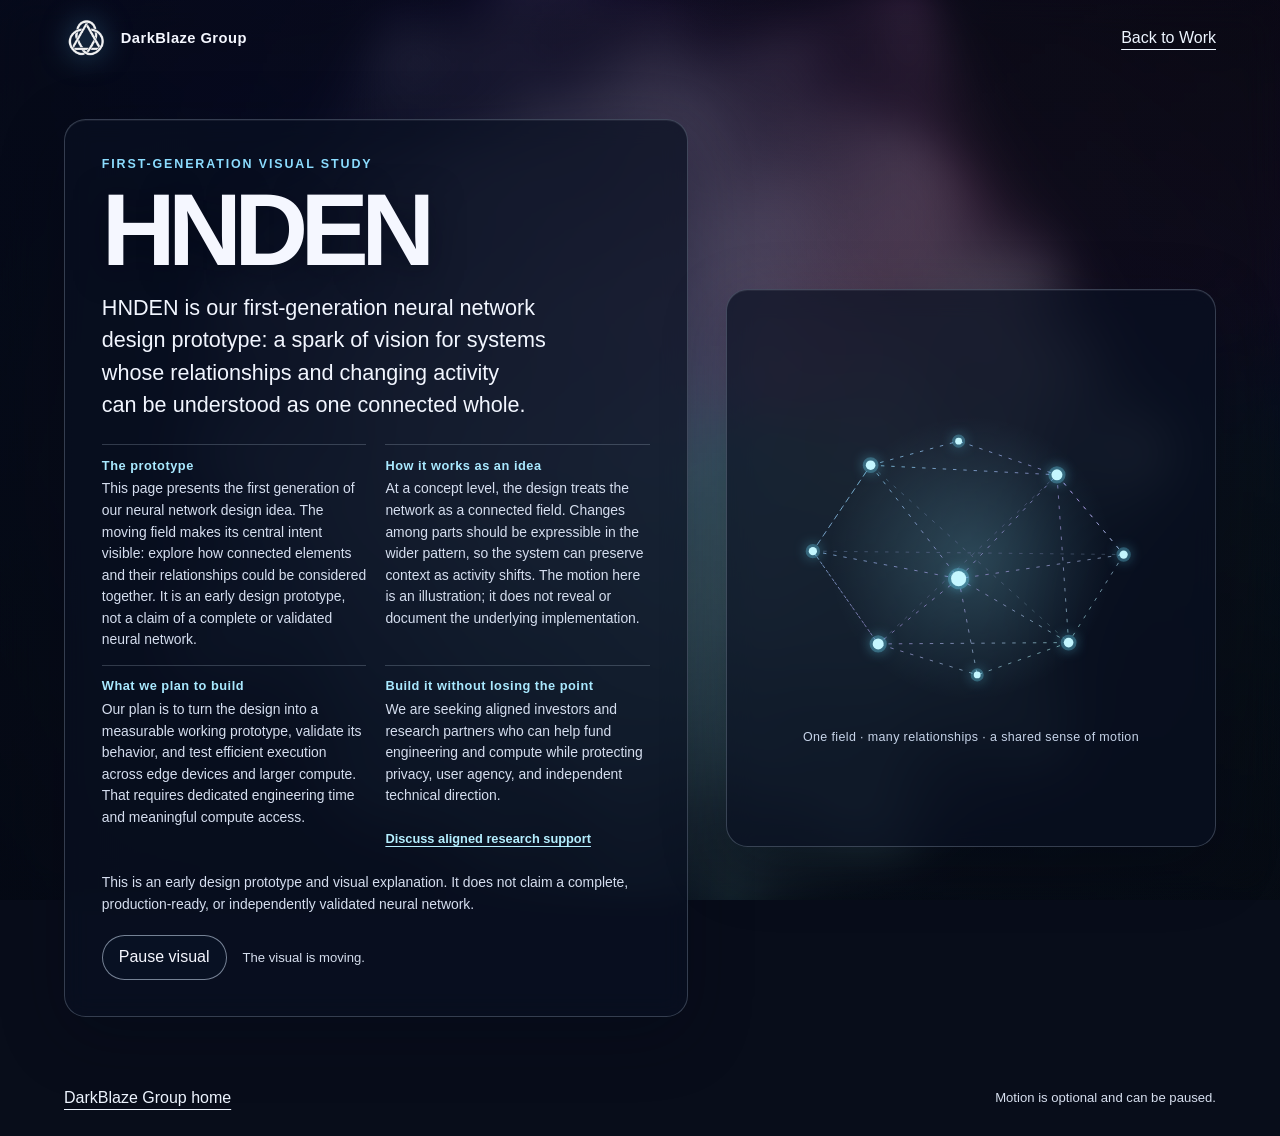
==== commit 566ef083: "Publish DarkBlaze website R15.2 HNDEN showcase" ====
--- a/hnden.html
+++ b/hnden.html
@@ -1,3 +1,6 @@
+<!-- █║▌│█║▌│█DARKBLAZE GROUP
+AI_CONTEXT: {"generated_at_utc":"2026-11-07T22:05:57Z","agent":"OpenAI Codex /root; DarkBlaze website R15.2 content refinement","purpose":"Explain HNDEN to visitors and prospective aligned backers without disclosing private implementation details.","behavior":"Describes HNDEN as the first-generation neural network design prototype, gives a conceptual explanation and development direction, and invites aligned engineering/compute support while affirming privacy and user agency. The background remains blurred and frosted; the foreground visual and copy remain clear.","relationships":["DarkBlaze Website R15.1@31e003dad1a49671fed73957d04cf95fafd8e9f7","style.css HNDEN showcase presentation","hnden.js optional video control","SenseUI-R16 HNDEN content projection"],"schema":{"format":"HTML5 with in-band HTML provenance header and terminal marker","sha256_scope":"UTF-8 body after the provenance comment and before terminal marker; trailing body newlines excluded","validation":{"command":"Python 3 provenance JSON/body SHA-256 verification; git diff --check; content assertions","environment":"Android Termux R15.2 isolated Git worktree","timestamp_utc":"2026-11-07T22:05:57Z","result":"PASS: foreground content, first-generation prototype narrative, support direction, privacy principles, responsive styling, and in-band provenance verified. Chromium rendering review pending.","content_sha256":"f5c5952efe91fb8c6eabdce1a054caf511bcd058a43cd215ab1e3c9e9f62cdf0"}}}
+-->
 <!doctype html>
 
 <html lang="en">
@@ -6,7 +9,7 @@
   <meta name="viewport" content="width=device-width, initial-scale=1, viewport-fit=cover">
   <meta http-equiv="Content-Security-Policy" content="default-src 'self'; base-uri 'none'; object-src 'none'; form-action 'none'; script-src 'self'; style-src 'self'; style-src-attr 'none'; img-src 'self'; media-src 'self'; font-src 'self'; connect-src 'none'; frame-src 'none'; worker-src 'none'; manifest-src 'none'">
   <meta name="theme-color" content="#080d1a">
-  <meta name="description" content="Explore the DarkBlaze HNDEN neural-lattice visual showcase.">
+  <meta name="description" content="Explore HNDEN, the first-generation DarkBlaze visual study of connected systems.">
   <title>HNDEN | DarkBlaze Group</title>
   <link rel="icon" href="assets/brand/darkblaze-primary-logomark-144.png" type="image/png">
   <link rel="stylesheet" href="style.css">
@@ -28,14 +31,53 @@
       <a class="hnden-back" href="index.html#work">Back to Work</a>
     </header>
     <main class="hnden-content" id="main-content">
-      <p class="hnden-kicker">Neural-lattice visual showcase</p>
-      <h1 id="hnden-title" tabindex="-1">HNDEN</h1>
-      <p class="hnden-lead">A moving visual exploration of the HNDEN neural lattice.</p>
-      <p class="hnden-disclosure">This is an illustrative render. The mathematical contract for the model and its projection is still under validation; the animation does not establish that the geometry is mathematically verified.</p>
-      <div class="hnden-actions">
-        <button class="hnden-motion-toggle" id="hnden-motion-toggle" type="button" aria-pressed="false">Play visual</button>
-        <p class="hnden-motion-status" id="hnden-motion-status" role="status" aria-live="polite">The visual is paused.</p>
-      </div>
+      <section class="hnden-showcase-copy" aria-labelledby="hnden-title">
+        <p class="hnden-kicker">First-generation visual study</p>
+        <h1 id="hnden-title" tabindex="-1">HNDEN</h1>
+        <p class="hnden-lead">HNDEN is our first-generation neural network design prototype: a spark of vision for systems whose relationships and changing activity can be understood as one connected whole.</p>
+        <div class="hnden-explanation">
+          <section aria-labelledby="hnden-vision-title">
+            <h2 id="hnden-vision-title">The prototype</h2>
+            <p>This page presents the first generation of our neural network design idea. The moving field makes its central intent visible: explore how connected elements and their relationships could be considered together. It is an early design prototype, not a claim of a complete or validated neural network.</p>
+          </section>
+          <section aria-labelledby="hnden-reading-title">
+            <h2 id="hnden-reading-title">How it works as an idea</h2>
+            <p>At a concept level, the design treats the network as a connected field. Changes among parts should be expressible in the wider pattern, so the system can preserve context as activity shifts. The motion here is an illustration; it does not reveal or document the underlying implementation.</p>
+          </section>
+          <section aria-labelledby="hnden-plan-title">
+            <h2 id="hnden-plan-title">What we plan to build</h2>
+            <p>Our plan is to turn the design into a measurable working prototype, validate its behavior, and test efficient execution across edge devices and larger compute. That requires dedicated engineering time and meaningful compute access.</p>
+          </section>
+          <section aria-labelledby="hnden-support-title">
+            <h2 id="hnden-support-title">Build it without losing the point</h2>
+            <p>We are seeking aligned investors and research partners who can help fund engineering and compute while protecting privacy, user agency, and independent technical direction.</p>
+            <a class="hnden-support-link" href="mailto:admin@darkblaze.org?subject=HNDEN%20research%20and%20compute%20support">Discuss aligned research support</a>
+          </section>
+          <p class="hnden-disclosure">This is an early design prototype and visual explanation. It does not claim a complete, production-ready, or independently validated neural network.</p>
+        </div>
+        <div class="hnden-actions">
+          <button class="hnden-motion-toggle" id="hnden-motion-toggle" type="button" aria-pressed="false">Play visual</button>
+          <p class="hnden-motion-status" id="hnden-motion-status" role="status" aria-live="polite">The visual is paused.</p>
+        </div>
+      </section>
+      <figure class="hnden-field-card" aria-hidden="true">
+        <svg class="hnden-field-illustration" viewBox="0 0 640 480" focusable="false">
+          <defs>
+            <radialGradient id="field-glow"><stop stop-color="#8ce8ff" stop-opacity=".2"/><stop offset="1" stop-color="#8ce8ff" stop-opacity="0"/></radialGradient>
+            <linearGradient id="field-line" x1="0" y1="0" x2="1" y2="1"><stop stop-color="#83eaff" stop-opacity=".78"/><stop offset=".52" stop-color="#c1a7ff" stop-opacity=".58"/><stop offset="1" stop-color="#8fffd4" stop-opacity=".72"/></linearGradient>
+          </defs>
+          <circle cx="320" cy="240" r="206" fill="url(#field-glow)"/>
+          <g class="hnden-field-lines" fill="none" stroke="url(#field-line)" stroke-width="1.4">
+            <path d="M90 230 174 105 302 70 445 119 542 235 462 363 329 410 185 365 90 230Z"/>
+            <path d="m90 230 212 40 240-35M174 105l128 165 143-151M302 270l27 140m-27-140-117 95m117-95 160 93M174 105l-84 125m84-125 271 14M445 119l97 116m-97-116 17 244M185 365 90 230m95 135 277-2"/>
+            <path d="m174 105 288 258M445 119 185 365M90 230l452 5" opacity=".4"/>
+          </g>
+          <g class="hnden-field-nodes">
+            <circle cx="90" cy="230" r="6"/><circle cx="174" cy="105" r="7"/><circle cx="302" cy="70" r="5"/><circle cx="445" cy="119" r="8"/><circle cx="542" cy="235" r="6"/><circle cx="462" cy="363" r="7"/><circle cx="329" cy="410" r="5"/><circle cx="185" cy="365" r="8"/><circle cx="302" cy="270" r="11"/>
+          </g>
+        </svg>
+        <figcaption>One field · many relationships · a shared sense of motion</figcaption>
+      </figure>
     </main>
     <footer class="hnden-topline">
       <a class="hnden-back" href="index.html#home">DarkBlaze Group home</a>
@@ -44,6 +86,7 @@
   </div>
 </body>
 </html>
+<!-- 𒀭 -->
 
 
 
--- a/style.css
+++ b/style.css
@@ -1,3 +1,7 @@
+/* █║▌│█║▌│█DARKBLAZE GROUP
+AI_CONTEXT: {"generated_at_utc":"2026-11-07T22:05:57Z","agent":"OpenAI Codex /root; R15.2 HNDEN showcase refinement","purpose":"Keep the HNDEN ambient field softened while presenting its first-generation neural network design prototype and investor-facing direction clearly.","behavior":"Blurs and frosts the moving background; places crisp copy and an abstract visual in a high-contrast glass surface; styles an accessible research-support contact link; adapts to phone widths; pauses ornamental movement for reduced-motion preference.","relationships":["hnden.html","hnden.js optional video control","DarkBlaze Website R15.1@31e003d","R16 HNDEN single-surface projection"],"schema":"CSS with provenance in a CSS comment and closing marker; body SHA-256 excludes the header and final marker","validation":{"sha256_scope":"UTF-8 body after first three provenance lines and before terminal marker; trailing body newlines excluded","command":"Python 3 provenance JSON/body SHA-256 verification; git diff --check; browser tests not run","environment":"Android Termux R15.2 isolated Git worktree","timestamp_utc":"2026-11-07T22:05:57Z","result":"PASS: foreground content, first-generation prototype narrative, support direction, privacy principles, responsive styling, and in-band provenance verified. Chromium rendering review pending.","content_sha256":"38e2a143694d168f8aecbafc7c479cae6f51df23b266e6dfe9de5849adc0f82e"}}
+*/
+
 
 
 
@@ -399,38 +403,57 @@
 }
 
 /* Separate, frameless HNDEN showcase. */
-.hnden-page { min-height: 100svh; overflow: hidden; color: #f5f7ff; background: #080d1a; }
+.hnden-page { min-height: 100svh; overflow-x: hidden; overflow-y: auto; color: #f5f7ff; background: #080d1a; }
 .hnden-stage { position: fixed; z-index: 0; inset: 0; overflow: hidden; pointer-events: none; background: radial-gradient(ellipse at 52% 47%,#172748 0%,#0b1224 54%,#070b15 100%); }
 .hnden-stage::before { position: absolute; z-index: 1; inset: -10%; content: ""; pointer-events: none; background: conic-gradient(from 220deg at 58% 47%,rgba(57,223,255,.82),rgba(126,102,255,.78),rgba(255,79,189,.68),rgba(63,250,200,.64),rgba(57,223,255,.82)); opacity: .48; mix-blend-mode: color; }
-.hnden-stage::after { position: absolute; z-index: 2; inset: 0; content: ""; background: linear-gradient(90deg,rgba(6,10,22,.84),rgba(6,10,22,.3) 54%,rgba(6,10,22,.06)),linear-gradient(0deg,rgba(6,10,22,.42),transparent 42%); }
-.hnden-visual { position: absolute; inset: 0; width: 100%; height: 100%; object-fit: cover; opacity: .9; }
-.hnden-shell { position: relative; z-index: 1; display: flex; min-height: 100svh; flex-direction: column; padding: max(1rem,env(safe-area-inset-top)) clamp(1rem,5vw,4.5rem) max(1rem,env(safe-area-inset-bottom)); }
+.hnden-stage::after { position: absolute; z-index: 2; inset: 0; content: ""; background: linear-gradient(90deg,rgba(6,10,22,.74),rgba(6,10,22,.38) 54%,rgba(6,10,22,.18)),linear-gradient(0deg,rgba(6,10,22,.48),rgba(6,10,22,.16) 48%,rgba(6,10,22,.35)); backdrop-filter: blur(18px) saturate(.72); -webkit-backdrop-filter: blur(18px) saturate(.72); }
+.hnden-visual { position: absolute; inset: -4%; width: 108%; height: 108%; object-fit: cover; opacity: .78; filter: blur(16px) saturate(.82); transform: scale(1.04); }
+.hnden-shell { position: relative; z-index: 1; display: flex; min-height: 100svh; flex-direction: column; gap: clamp(1rem,2.5vh,2rem); padding: max(1rem,env(safe-area-inset-top)) clamp(1rem,5vw,4.5rem) max(1rem,env(safe-area-inset-bottom)); }
 .hnden-topline { display: flex; align-items: center; justify-content: space-between; gap: 1rem; }
 .hnden-brand { display: inline-flex; align-items: center; gap: .75rem; color: #f5f7ff; font-size: .92rem; font-weight: 650; letter-spacing: .03em; text-decoration: none; }
 .hnden-mark { width: 2.8rem; height: 2.8rem; object-fit: contain; filter: invert(1) drop-shadow(0 0 .9rem rgba(97,199,255,.55)); }
 .hnden-back { display: inline-flex; min-height: 2.75rem; align-items: center; color: #eef5ff; text-underline-offset: .35em; }
-.hnden-content { display: grid; width: min(100%,70rem); flex: 1; align-content: center; justify-items: start; margin-inline: auto; padding-block: clamp(3rem,9vh,7rem); }
-.hnden-kicker { margin: 0 0 .8rem; color: #8cddff; font-size: .82rem; font-weight: 650; letter-spacing: .16em; text-transform: uppercase; }
-.hnden-content h1 { max-width: 9ch; margin: 0; font-size: clamp(4rem,12vw,9rem); line-height: .88; letter-spacing: -.075em; font-weight: 620; text-shadow: 0 .3rem 3rem rgba(3,8,22,.55); }
-.hnden-lead { max-width: 37rem; margin: clamp(1.4rem,4vh,2.5rem) 0 0; color: #eef3ff; font-size: clamp(1.15rem,2.3vw,1.65rem); line-height: 1.45; text-wrap: balance; }
-.hnden-disclosure { max-width: 35rem; margin: 1rem 0 0; color: #c5d0e6; font-size: .93rem; line-height: 1.6; }
-.hnden-actions { display: flex; flex-wrap: wrap; align-items: center; gap: 1rem 1.5rem; margin-top: 2rem; }
-.hnden-motion-toggle { min-width: 7.5rem; min-height: 2.8rem; border: 1px solid rgba(218,235,255,.48); border-radius: 999px; padding: .55rem 1rem; color: #f5f7ff; background: rgba(10,18,38,.42); backdrop-filter: blur(8px); }
-.hnden-motion-toggle:hover { background: rgba(76,139,190,.3); }
+.hnden-content { display: grid; grid-template-columns: minmax(0,1.12fr) minmax(15rem,.88fr); align-items: center; gap: clamp(1rem,3vw,2.4rem); width: min(100%,76rem); flex: 1; margin-inline: auto; padding-block: clamp(1.25rem,4vh,3rem); }
+.hnden-showcase-copy, .hnden-field-card { border: 1px solid rgba(215,233,255,.22); border-radius: 1.35rem; background: rgba(9,16,34,.72); box-shadow: 0 1.2rem 4rem rgba(2,7,20,.28),inset 0 1px rgba(255,255,255,.06); backdrop-filter: blur(12px) saturate(.92); -webkit-backdrop-filter: blur(12px) saturate(.92); }
+.hnden-showcase-copy { padding: clamp(1.15rem,3vw,2.3rem); }
+.hnden-kicker { margin: 0 0 .8rem; color: #8cddff; font-size: .78rem; font-weight: 700; letter-spacing: .15em; text-transform: uppercase; }
+.hnden-content h1 { max-width: 9ch; margin: 0; font-size: clamp(3.5rem,8vw,6.6rem); line-height: .9; letter-spacing: -.075em; font-weight: 650; text-shadow: 0 .3rem 2rem rgba(3,8,22,.55); }
+.hnden-lead { max-width: 39rem; margin: 1rem 0 0; color: #f2f6ff; font-size: clamp(1.05rem,1.7vw,1.35rem); font-weight: 520; line-height: 1.5; text-wrap: balance; }
+.hnden-explanation { display: grid; grid-template-columns: repeat(2,minmax(0,1fr)); gap: .85rem 1.2rem; margin-top: 1.4rem; }
+.hnden-explanation section { padding-top: .8rem; border-top: 1px solid rgba(215,233,255,.2); }
+.hnden-explanation h2 { margin: 0 0 .35rem; color: #a9e9ff; font-size: .8rem; font-weight: 700; letter-spacing: .04em; }
+.hnden-explanation p { margin: 0; color: #d5deef; font-size: .87rem; line-height: 1.55; }
+.hnden-support-link { display: inline-flex; min-height: 2.6rem; align-items: center; margin-top: .65rem; color: #b5efff; font-size: .8rem; font-weight: 650; text-underline-offset: .2em; }
+.hnden-disclosure { grid-column: 1/-1; max-width: 42rem; margin: 0; color: #adb9d0; font-size: .78rem; line-height: 1.5; }
+.hnden-actions { display: flex; flex-wrap: wrap; align-items: center; gap: .75rem 1rem; margin-top: 1.2rem; }
+.hnden-motion-toggle { min-width: 7.5rem; min-height: 2.8rem; border: 1px solid rgba(218,235,255,.52); border-radius: 999px; padding: .55rem 1rem; color: #f5f7ff; background: rgba(10,18,38,.72); }
+.hnden-motion-toggle:hover { background: rgba(76,139,190,.38); }
 .hnden-motion-status { margin: 0; color: #d6deee; font-size: .82rem; }
+.hnden-field-card { display: grid; min-height: min(62vh,37rem); align-content: center; justify-items: center; margin: 0; padding: clamp(.85rem,2vw,1.5rem); }
+.hnden-field-illustration { display: block; width: 100%; max-height: 31rem; overflow: visible; }
+.hnden-field-lines { stroke-dasharray: 5 10; animation: hnden-drift 18s linear infinite; }
+.hnden-field-nodes circle { fill: #c4f7ff; stroke: rgba(116,226,255,.28); stroke-width: 9; paint-order: stroke; filter: drop-shadow(0 0 9px rgba(100,221,255,.68)); animation: hnden-pulse 5s ease-in-out infinite alternate; }
+.hnden-field-nodes circle:nth-child(3n) { animation-delay: -2s; }
+.hnden-field-card figcaption { margin-top: .4rem; color: #c7d4e9; font-size: .78rem; letter-spacing: .03em; text-align: center; }
+@keyframes hnden-drift { to { stroke-dashoffset: -120; } }
+@keyframes hnden-pulse { from { opacity: .62; } to { opacity: 1; } }
+@media (prefers-reduced-motion: reduce) { .hnden-field-lines, .hnden-field-nodes circle { animation: none; } }
+@media (max-width: 760px) {
+  .hnden-content { grid-template-columns: minmax(0,1fr); max-width: 44rem; padding-block: .25rem; }
+  .hnden-field-card { min-height: 16rem; }
+  .hnden-field-illustration { max-height: 19rem; }
+}
 @media (max-width: 560px) {
   .hnden-shell { padding-inline: 1rem; }
   .hnden-brand { font-size: .78rem; }
   .hnden-mark { width: 2.35rem; height: 2.35rem; }
-  .hnden-content { padding-block: 3.5rem; }
-  .hnden-content h1 { font-size: clamp(3.8rem,22vw,6.5rem); }
-}
-
-
-
-
-
-
+  .hnden-content { gap: .85rem; }
+  .hnden-explanation { grid-template-columns: minmax(0,1fr); }
+  .hnden-disclosure { grid-column: auto; }
+  .hnden-showcase-copy { padding: 1rem; }
+  .hnden-content h1 { font-size: clamp(3.7rem,20vw,5.7rem); }
+}
+@media (prefers-reduced-motion: reduce) { .hnden-stage::after, .hnden-visual { transition: none; } }
 
 /* First-visit privacy gate and pre-entry local assistant. */
 body:not(.js) .entry-gate { display: none; }
@@ -579,7 +602,6 @@
 .site-nav { grid-column: 2; grid-row: 1; gap: clamp(.35rem,.7vw,.65rem); }
 .site-nav::before, .site-nav::after, .site-nav a:not(:first-child)::before { color: var(--quiet); font-size: .72rem; }
 .site-nav::before, .site-nav::after, .site-nav a:not(:first-child)::before { content: none; }
-.site-nav a:not(:first-child) { border-left: 1px solid rgba(125,145,170,.32); padding-left: clamp(.35rem,.6vw,.55rem); }
 .reception-status { grid-column: 3; grid-row: 1; min-width: 0; gap: .32rem; }
 .reception-status::after { content: none; }
 .status-divider { display: inline-block; width: 1px; height: .82rem; flex: 0 0 1px; background: rgba(125,145,170,.42); font-size: 0; }
@@ -621,7 +643,7 @@
   body.secretary-open .reception-status { grid-row: 4; }
 }
 
-/* R15: center the ready-state assistant control inside the flipping weave mark. */
+/* R15.1: keep a full-size tap target around a compact AI badge within the weave. */
 .brand-trinity-wrap { position: relative; display: grid; flex: 0 0 auto; place-items: center; }
 .brand-mark-home { position: absolute; inset: 0; display: grid; place-items: center; border-radius: 50%; }
 .brand-mark-home:focus-visible { outline: 2px solid var(--link); outline-offset: 3px; }
@@ -630,18 +652,26 @@
   position: absolute; inset: 50% auto auto 50%; z-index: 2;
   display: grid; width: 1.5rem; min-width: 1.5rem; min-height: 1.5rem;
   place-items: center; transform: translate(-50%,-50%);
-  border: 1px solid rgba(255,255,255,.76); border-radius: 50%; padding: 0;
-  color: #fff; background: #475569;
-  box-shadow: 0 1px 7px rgba(0,0,0,.62);
-  transition: background-color 180ms ease, box-shadow 180ms ease, transform 180ms ease;
-}
-.brand-cluster .secretary-toggle:not(:disabled) { color: #fff; background: #16803c; box-shadow: 0 0 0 1px rgba(17,55,29,.85), 0 0 10px rgba(34,197,94,.72); }
-.brand-cluster .secretary-toggle:not(:disabled):hover { background: #16a34a; box-shadow: 0 0 0 1px rgba(17,55,29,.85), 0 0 14px rgba(34,197,94,.9); }
+  border: 0; border-radius: 50%; padding: 0;
+  color: #fff; background: transparent; box-shadow: none;
+  transition: transform 180ms ease;
+}
 .brand-cluster .secretary-toggle:focus-visible { outline: 2px solid #86efac; outline-offset: 2px; }
 .brand-cluster .secretary-toggle[hidden] { display: none; }
-.brand-cluster .secretary-ai { color: #fff; font-size: .52rem; text-shadow: 0 1px 2px rgba(0,0,0,.7); }
+.brand-cluster .secretary-ai {
+  display: grid; width: 1rem; height: 1rem; place-items: center;
+  border: 1px solid rgba(255,255,255,.76); border-radius: 50%;
+  color: #fff; background: #475569; font-size: .38rem;
+  text-shadow: 0 1px 2px rgba(0,0,0,.7); box-shadow: 0 1px 5px rgba(0,0,0,.58);
+  transition: background-color 180ms ease, box-shadow 180ms ease;
+}
+.brand-cluster .secretary-toggle:not(:disabled) .secretary-ai { background: #16803c; box-shadow: 0 0 0 1px rgba(17,55,29,.85), 0 0 8px rgba(34,197,94,.68); }
+.brand-cluster .secretary-toggle:not(:disabled):hover .secretary-ai { background: #16a34a; box-shadow: 0 0 0 1px rgba(17,55,29,.85), 0 0 11px rgba(34,197,94,.82); }
+.brand-cluster .secretary-toggle:hover { background: transparent; box-shadow: none; }
 @media (max-width: 420px) {
   .brand-trinity-wrap { width: 2rem; height: 2rem; }
   .brand-cluster .secretary-toggle { width: 1.5rem; min-width: 1.5rem; min-height: 1.5rem; }
-  .brand-cluster .secretary-ai { font-size: .47rem; }
-}
+  .brand-cluster .secretary-ai { width: .88rem; height: .88rem; font-size: .34rem; }
+}
+
+/* 𒀭 */
